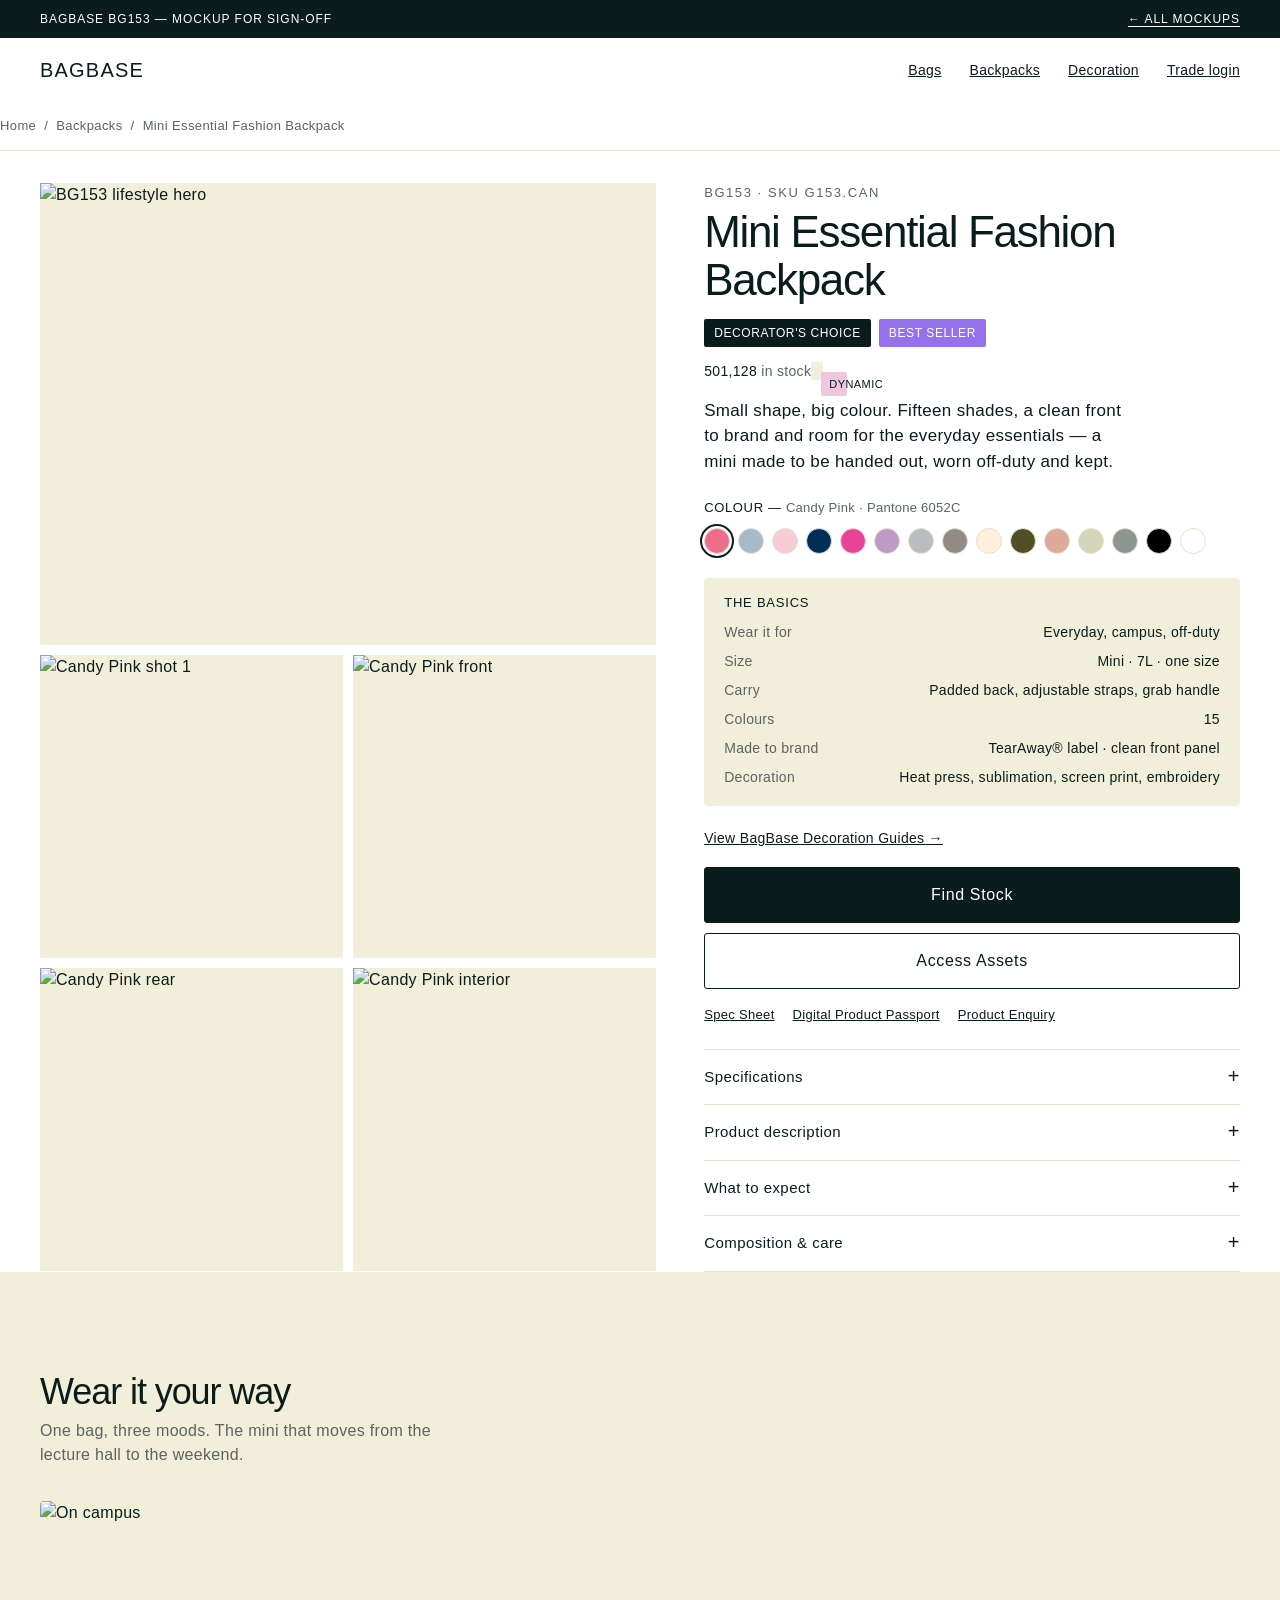
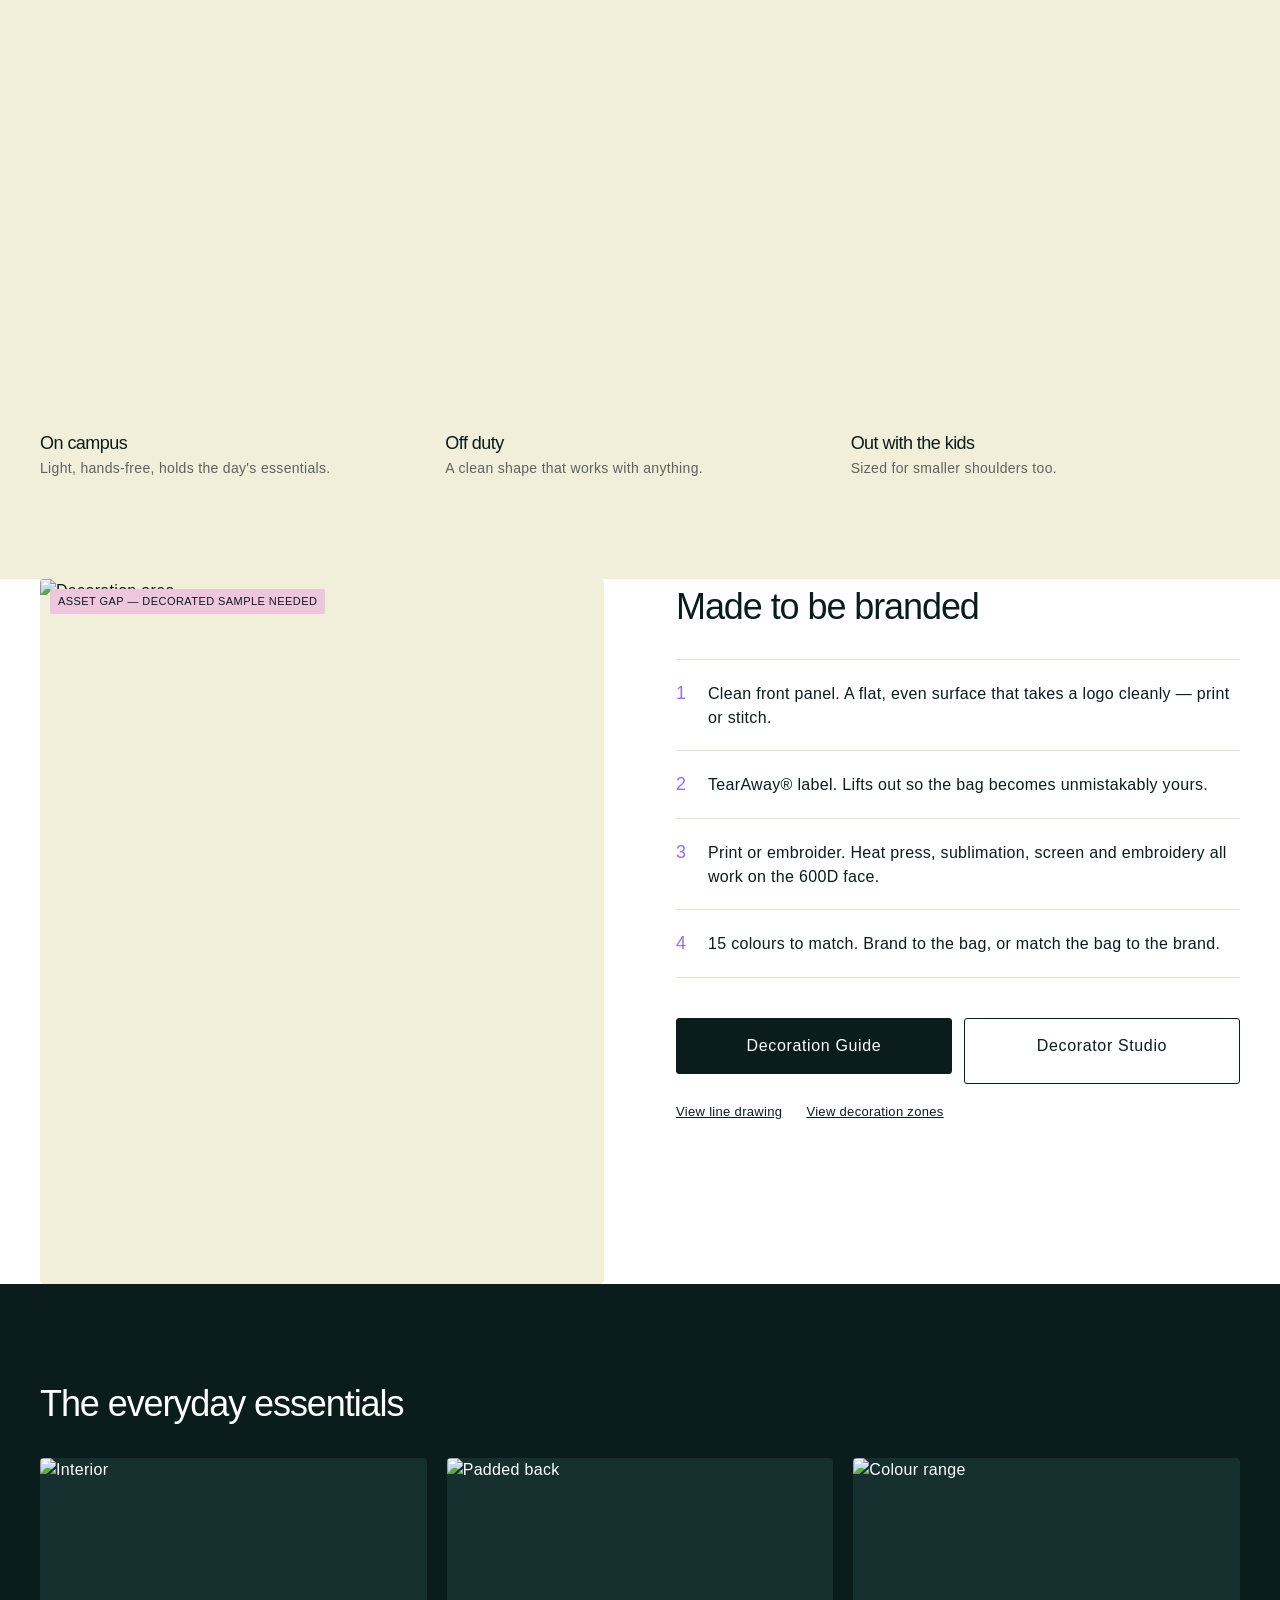
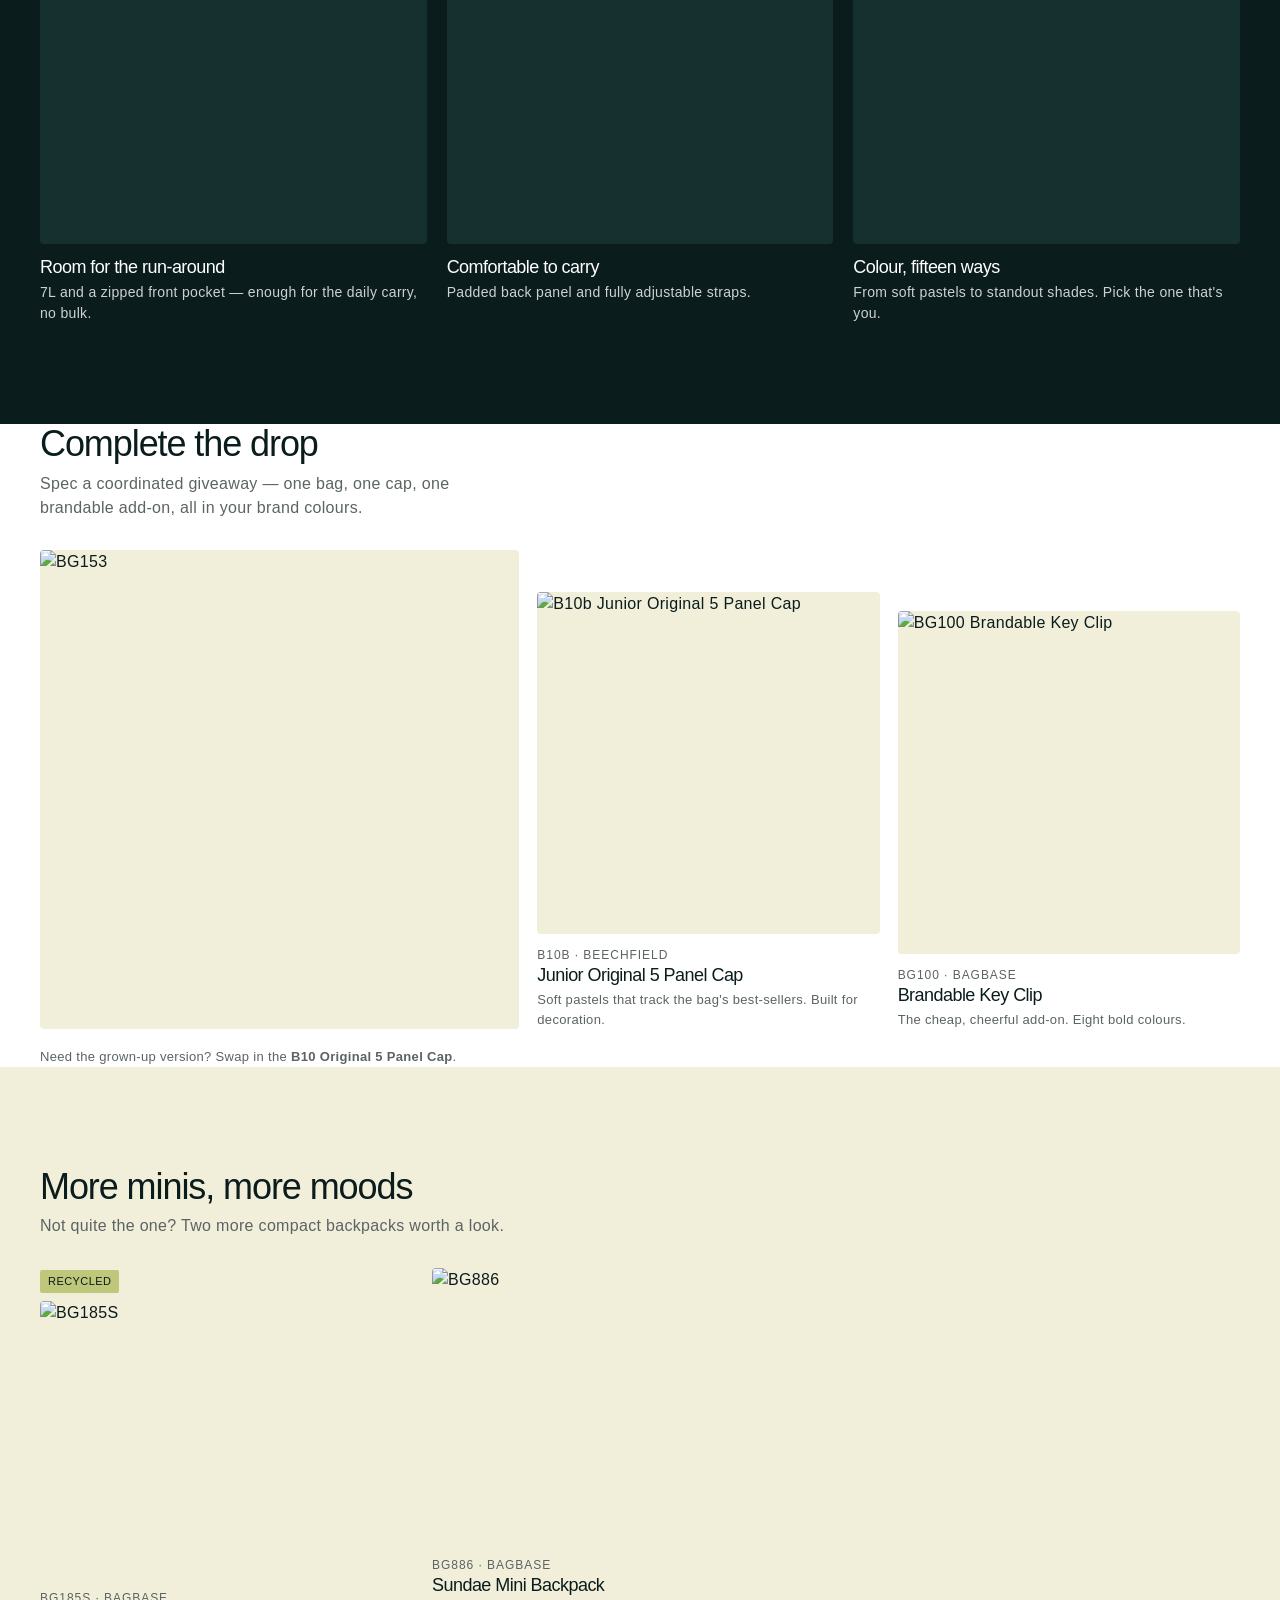
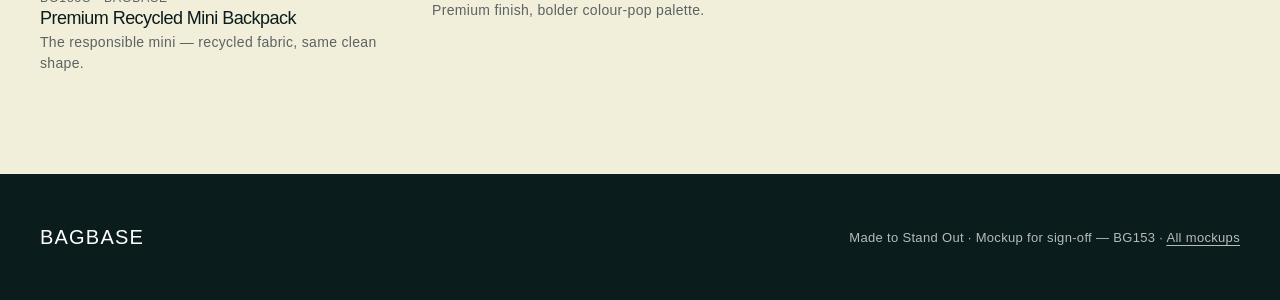
==== bagbase-bg153.html @ 8ff587c7 "BG153: build BagBase Mini Essential Fashion Backpack PDP Production PDP for the BG153 Mini Essential" ====
<!DOCTYPE html>
<!--
  ============================================================================
  BG153 — Mini Essential Fashion Backpack | BagBase PDP
  ============================================================================
  Production build from bg153-pdp-mockup.html (source of truth) + BUILD-BRIEF.md.

  Brand tokens (BagBase guidelines), kept exactly:
    - Single typeface: Helvetica Neue 45 Light (weight 300) for headings AND body.
    - Headings tracking -0.03em; body tracking +0.02em.
    - Hierarchy from size, not weight. No Medium/Bold headings.
    - Buttons are sans (Helvetica Neue), NOT Baskerville — BagBase is sans-only.
    - Palette: Rich Black / White / Cream base; Pink / Green / Purple as
      considered accents only.

  Variant data (Falk export) is wired into the swatches: name, Pantone, SKU and
  EAN all bind per colour on select. Stock figure is a sample — bind to live
  inventory at launch.

  OUTSTANDING ITEMS (tagged .ph, preserved per brief — do not silently resolve):
    1. Decorated sample imagery [ASSET GAP] — deco block uses a blank front-on shot.
    2. Decoration zone diagram / line drawing — Specifications > Decoration row.
    3. Stock figure — sample number; bind to live inventory, dynamic per variant.
    4. Swatch hexes — derived from Falk RGB; confirm against official swatches.
  ============================================================================
-->
<html lang="en-GB">
<head>
<meta charset="utf-8">
<meta name="viewport" content="width=device-width, initial-scale=1">
<title>BG153 — Mini Essential Fashion Backpack | BagBase</title>

<!-- Helvetica Neue LT Pro (Typekit) — 45 Light = weight 300 -->
<link rel="stylesheet" href="https://use.typekit.net/sep5cxb.css">

<style>
  :root{
    /* ---- BagBase brand palette (uploaded guidelines) ---- */
    --black:   #0A1C1C;  /* Rich Black — primary text, CTA fill */
    --white:   #FFFFFF;
    --cream:   #F1EEDA;  /* soft secondary surface / panels */
    --green:   #BEC77A;
    --pink:    #EEC6DD;
    --purple:  #9571EE;
    --line:    #E4E0CE;  /* hairline derived from cream */
    --muted:   #5C6363;  /* muted text on white */

    --font: "helvetica-neue-lt-pro", "Helvetica Neue", Helvetica, Arial, sans-serif;
    --maxw: 1280px;
  }

  *{ box-sizing:border-box; margin:0; padding:0; }

  html{ scroll-behavior:smooth; }
  body{
    font-family:var(--font);
    font-weight:300;                 /* 45 Light everywhere */
    color:var(--black);
    background:var(--white);
    -webkit-font-smoothing:antialiased;
    line-height:1.5;
    letter-spacing:0.02em;           /* body +20 tracking */
  }

  h1,h2,h3,h4{
    font-weight:300;                 /* headlines also 45 Light */
    letter-spacing:-0.03em;          /* headlines -30 tracking */
    line-height:1.1;
  }
  h1{ font-size:clamp(28px,4vw,44px); }
  h2{ font-size:clamp(26px,3vw,36px); }
  h3{ font-size:22px; }
  h4{ font-size:18px; }

  .wrap{ max-width:var(--maxw); margin:0 auto; padding:0 40px; }
  section{ padding:100px 0; }

  a{ color:inherit; }
  img{ display:block; width:100%; height:100%; object-fit:cover; }

  /* ---- mockup status bar (links back to the hub) ---- */
  .mockbar{
    background:var(--black); color:var(--white); padding:10px 40px;
    font-size:12px; letter-spacing:0.08em; text-transform:uppercase;
    display:flex; justify-content:space-between; align-items:center;
  }
  .mockbar a{ color:var(--white); text-decoration:underline; text-underline-offset:3px; }

  /* ---- placeholder tag system (shows what's outstanding) ---- */
  .ph{ position:relative; background:var(--cream); }
  .ph::after{
    content:attr(data-ph);
    position:absolute; left:10px; top:10px; z-index:2;
    background:var(--pink); color:var(--black);
    font-size:11px; letter-spacing:0.04em; text-transform:uppercase;
    padding:4px 8px; border-radius:2px; max-width:80%;
  }
  /* image-over-placeholder: real img sits on top; if it 404s, tag shows through */
  .imgbox{ position:relative; overflow:hidden; background:var(--cream); }
  .imgbox img{ position:relative; z-index:1; }

  /* ============================== HEADER ============================== */
  header{ border-bottom:1px solid var(--line); }
  .topbar{ display:flex; align-items:center; justify-content:space-between; height:64px; }
  .logo{ font-size:20px; letter-spacing:0.06em; text-transform:uppercase; }
  .nav{ display:flex; gap:28px; font-size:14px; }
  .breadcrumb{ font-size:13px; color:var(--muted); padding:14px 0; letter-spacing:0.03em; }

  /* ============================== TOP ROW ============================== */
  .toprow{ display:grid; grid-template-columns:1.15fr 1fr; gap:48px; align-items:start; }

  /* gallery */
  .gallery{ display:grid; grid-template-columns:1fr 1fr; gap:10px; }
  .gallery .hero{ grid-column:1 / -1; aspect-ratio:4/3; }
  .gallery .imgbox:not(.hero){ aspect-ratio:1/1; }

  /* buy column */
  .buy{ position:sticky; top:24px; }
  .eyebrow{ font-size:13px; letter-spacing:0.12em; text-transform:uppercase; color:var(--muted); }
  .buy h1{ margin:6px 0 14px; }
  .lozenges{ display:flex; gap:8px; margin-bottom:14px; }
  .loz{
    font-size:12px; letter-spacing:0.05em; text-transform:uppercase;
    padding:5px 10px; border-radius:2px; background:var(--black); color:var(--white);
  }
  .loz.alt{ background:var(--purple); }
  .stock{ font-size:14px; color:var(--muted); margin-bottom:16px; }
  .stock b{ font-weight:300; color:var(--black); }
  .blurb{ font-size:17px; margin-bottom:24px; max-width:46ch; }

  .swatch-label{ font-size:13px; letter-spacing:0.05em; text-transform:uppercase; margin-bottom:10px; }
  .swatch-label span{ color:var(--muted); text-transform:none; letter-spacing:0.02em; }
  .swatches{ display:flex; flex-wrap:wrap; gap:8px; margin-bottom:24px; }
  .sw{ width:26px; height:26px; border-radius:50%; border:1px solid var(--line); cursor:pointer; }
  .sw.on{ outline:2px solid var(--black); outline-offset:2px; }

  /* The Basics panel */
  .basics{ background:var(--cream); border-radius:4px; padding:18px 20px; margin-bottom:20px; }
  .basics h4{ font-size:13px; letter-spacing:0.06em; text-transform:uppercase; margin-bottom:12px; }
  .basics dl{ display:grid; grid-template-columns:auto 1fr; gap:8px 18px; font-size:14px; }
  .basics dt{ color:var(--muted); }
  .basics dd{ text-align:right; }

  .studio-link{ display:inline-block; font-size:14px; text-decoration:underline; margin-bottom:18px; }

  /* CTAs */
  .btn{
    display:block; width:100%; text-align:center; font-family:var(--font);
    font-size:16px; letter-spacing:0.04em; padding:15px; border-radius:3px;
    cursor:pointer; transition:.18s; border:1px solid var(--black); text-decoration:none;
  }
  .btn-primary{ background:var(--black); color:var(--white); margin-bottom:10px; }
  .btn-primary:hover{ background:var(--purple); border-color:var(--purple); }
  .btn-secondary{ background:var(--white); color:var(--black); }
  .btn-secondary:hover{ background:var(--black); color:var(--white); }
  .tertiary-row{ display:flex; flex-wrap:wrap; gap:6px 18px; font-size:13px; margin-top:16px; }
  .tertiary-row a{ text-decoration:underline; }

  /* accordion */
  .acc{ margin-top:24px; border-top:1px solid var(--line); }
  details{ border-bottom:1px solid var(--line); }
  summary{
    list-style:none; cursor:pointer; padding:16px 0;
    font-size:15px; letter-spacing:0.03em; display:flex; justify-content:space-between;
  }
  summary::-webkit-details-marker{ display:none; }
  summary::after{ content:"+"; font-size:20px; line-height:1; }
  details[open] summary::after{ content:"\2013"; }
  .acc-body{ padding:0 0 20px; font-size:14px; }
  .acc-body h5{ font-size:13px; letter-spacing:0.05em; text-transform:uppercase; margin:14px 0 4px; font-weight:300; }
  .acc-body p{ margin-bottom:8px; }
  .acc-body .spec-rows div{ display:flex; justify-content:space-between; gap:24px; padding:9px 0; border-bottom:1px solid var(--line); }
  .acc-body .spec-rows div:first-child{ border-top:1px solid var(--line); }
  .acc-body .spec-rows span:first-child{ color:var(--muted); }
  .acc-body .spec-rows span:last-child{ text-align:right; }
  .expect-item{ margin-bottom:14px; }
  .care-icons{ display:flex; gap:14px; font-size:24px; margin:10px 0; }

  /* ===================== WEAR IT YOUR WAY (mood strip) ===================== */
  .mood{ background:var(--cream); }
  .mood .head{ max-width:46ch; margin-bottom:34px; }
  .mood .head p{ color:var(--muted); margin-top:8px; }
  .mood-grid{ display:grid; grid-template-columns:repeat(3,1fr); gap:16px; }
  .mood-tile .imgbox{ aspect-ratio:3/4; border-radius:4px; margin-bottom:14px; }
  .mood-tile h4{ margin-bottom:4px; }
  .mood-tile p{ font-size:14px; color:var(--muted); }
  video{ width:100%; height:100%; object-fit:cover; }

  /* ===================== DESIGNED FOR DECORATION ===================== */
  .deco-grid{ display:grid; grid-template-columns:1fr 1fr; gap:72px; align-items:start; }
  .deco .imgbox{ aspect-ratio:4/5; border-radius:4px; }
  .deco .copy{ padding-top:8px; }
  .deco h2{ margin-bottom:32px; }
  .deco ul{ list-style:none; margin-bottom:40px; }
  .deco li{ padding:20px 0; border-bottom:1px solid var(--line); font-size:16px; display:flex; gap:18px; align-items:baseline; }
  .deco li:first-child{ border-top:1px solid var(--line); }
  .deco li b{ font-weight:300; }
  .deco .num{ color:var(--purple); font-size:18px; min-width:14px; }
  .deco-cta{ display:flex; gap:12px; margin-bottom:18px; }
  .deco-cta .btn{ width:auto; flex:1; }
  .deco-links{ display:flex; gap:24px; font-size:13px; }
  .deco-links a{ text-decoration:underline; }

  /* ===================== KEY FEATURES (3 tiles) ===================== */
  .features{ background:var(--black); color:var(--white); }
  .features h2{ margin-bottom:34px; }
  .feat-grid{ display:grid; grid-template-columns:repeat(3,1fr); gap:20px; }
  .feat .imgbox{ aspect-ratio:1/1; border-radius:4px; margin-bottom:14px; background:#16302f; }
  .feat h4{ margin-bottom:4px; }
  .feat p{ font-size:14px; opacity:.8; }

  /* ===================== COMPLETE THE LOOK ===================== */
  .ctl h2{ margin-bottom:8px; }
  .ctl .sub{ color:var(--muted); margin-bottom:30px; max-width:54ch; }
  .ctl-grid{ display:grid; grid-template-columns:1.4fr 1fr 1fr; gap:18px; align-items:end; }
  .ctl-hero .imgbox{ aspect-ratio:1/1; border-radius:4px; }
  .ctl-card .imgbox{ aspect-ratio:1/1; border-radius:4px; margin-bottom:12px; }
  .ctl-card .code{ font-size:12px; letter-spacing:0.08em; text-transform:uppercase; color:var(--muted); }
  .ctl-card h4{ margin:2px 0 4px; }
  .ctl-card p{ font-size:13px; color:var(--muted); }
  .ctl-note{ font-size:13px; color:var(--muted); margin-top:18px; }

  /* ===================== MORE MINIS (discovery) ===================== */
  .more{ background:var(--cream); }
  .more h2{ margin-bottom:8px; }
  .more .sub{ color:var(--muted); margin-bottom:30px; }
  .more-grid{ display:grid; grid-template-columns:repeat(2,1fr); gap:24px; max-width:760px; }
  .more-card .imgbox{ aspect-ratio:4/3; border-radius:4px; margin-bottom:12px; }
  .more-card .code{ font-size:12px; letter-spacing:0.08em; text-transform:uppercase; color:var(--muted); }
  .more-card h4{ margin:2px 0 4px; }
  .more-card p{ font-size:14px; color:var(--muted); }
  .more-card .tag{ display:inline-block; font-size:11px; letter-spacing:0.04em; text-transform:uppercase; background:var(--green); color:var(--black); padding:3px 8px; border-radius:2px; margin-bottom:8px; }

  /* ===================== FOOTER ===================== */
  footer{ background:var(--black); color:var(--white); padding:48px 0; }
  footer .wrap{ display:flex; justify-content:space-between; align-items:center; flex-wrap:wrap; gap:16px; }
  footer .logo{ color:var(--white); }
  footer p{ font-size:13px; opacity:.7; }
  footer a{ text-decoration:underline; text-underline-offset:3px; }

  /* ===================== RESPONSIVE ===================== */
  @media(max-width:900px){
    .toprow,.deco-grid{ grid-template-columns:1fr; }
    .buy{ position:static; }
    .mood-grid,.feat-grid,.ctl-grid{ grid-template-columns:1fr; }
    .more-grid{ grid-template-columns:1fr; }
  }
</style>
</head>
<body>

<!-- ===================== MOCKUP STATUS BAR (hub link) ===================== -->
<div class="mockbar">
  <span>BagBase BG153 — mockup for sign-off</span>
  <a href="index.html">&larr; All mockups</a>
</div>

<!-- ============================== HEADER ============================== -->
<header>
  <div class="wrap topbar">
    <div class="logo">BagBase</div>
    <nav class="nav">
      <a href="#">Bags</a><a href="#">Backpacks</a><a href="#">Decoration</a><a href="#">Trade login</a>
    </nav>
  </div>
  <div class="wrap breadcrumb">Home &nbsp;/&nbsp; Backpacks &nbsp;/&nbsp; Mini Essential Fashion Backpack</div>
</header>

<!-- ============================== TOP ROW ============================== -->
<section class="wrap" style="padding-top:32px;">
  <div class="toprow">

    <!-- GALLERY (Candy Pink hero set) -->
    <div class="gallery">
      <div class="imgbox hero"><img src="https://mediahub.beechfieldbrands.com/asset/3dcbd5fe-f4f6-4e02-97ca-cdfbe37da9eb/Product-medium/Bagbase-BG153-light-grey-lifestyle-021.jpg" alt="BG153 lifestyle hero"></div>
      <div class="imgbox"><img src="https://mediahub.beechfieldbrands.com/asset/acde8c66-0e77-404e-a9d2-ad529f07cbe6/Product-medium/BG153-Mini-Essential-Fashion-Backpack-Candy-Pink-Cropped-Ecommerce-shot-01.jpg" alt="Candy Pink shot 1"></div>
      <div class="imgbox"><img src="https://mediahub.beechfieldbrands.com/asset/25de4472-d900-43d9-b76d-359b7185012b/Product-medium/BG153-Mini-Essential-Fashion-Backpack-Candy-Pink-Front-on-shot.jpg" alt="Candy Pink front"></div>
      <div class="imgbox"><img src="https://mediahub.beechfieldbrands.com/asset/bd571bda-2e27-47b1-8104-1102811cfbeb/Product-medium/BG153-Mini-Essential-Fashion-Backpack-Candy-Pink-Rear-view.jpg" alt="Candy Pink rear"></div>
      <div class="imgbox"><img src="https://mediahub.beechfieldbrands.com/asset/6b7a9376-c891-4975-ac4d-09e04bbf0b5a/Product-medium/BG153-Mini-Essential-Fashion-Backpack-Candy-Pink-Interior-detail.jpg" alt="Candy Pink interior"></div>
    </div>

    <!-- BUY COLUMN -->
    <div class="buy">
      <div class="eyebrow">BG153 &middot; SKU <span id="csku">G153.CAN</span></div>
      <h1>Mini Essential Fashion Backpack</h1>

      <div class="lozenges">
        <span class="loz">Decorator's Choice</span>
        <span class="loz alt">Best Seller</span>
      </div>

      <!-- [PLACEHOLDER] dynamic per variant at build -->
      <div class="stock"><b>501,128</b> in stock <span class="ph" data-ph="dynamic" style="padding:1px 6px;border-radius:2px;"></span></div>

      <p class="blurb">Small shape, big colour. Fifteen shades, a clean front to brand and room for the everyday essentials &mdash; a mini made to be handed out, worn off-duty and kept.</p>

      <div class="swatch-label">Colour &mdash; <span id="cname">Candy Pink</span> <span style="color:var(--muted)">&middot; Pantone <span id="cpant">6052C</span></span></div>
      <div class="swatches" id="sw">
        <!-- 15 colourways. Hex + Pantone + SKU + EAN are real (Falk export). -->
        <span class="sw on" style="background:#EE6D8A" data-n="Candy Pink"  data-p="6052C"        data-sku="G153.CAN" data-ean="5056514015479"></span>
        <span class="sw" style="background:#A7BAC9" data-n="Powder Blue"  data-p="5435C"        data-sku="G153.PBL" data-ean="5060424726486"></span>
        <span class="sw" style="background:#F6CDD4" data-n="Powder Pink"  data-p="7422C"        data-sku="G153.POP" data-ean="5060424726493"></span>
        <span class="sw" style="background:#002E56" data-n="French Navy"  data-p="296"          data-sku="G153.FNA" data-ean="5060424726462"></span>
        <span class="sw" style="background:#EA4498" data-n="Fuchsia"      data-p="219"          data-sku="G153.FUS" data-ean="5056514002820"></span>
        <span class="sw" style="background:#BD9BC4" data-n="Lavender"     data-p="522C"         data-sku="G153.LAV" data-ean="5056514002837"></span>
        <span class="sw" style="background:#BABCBE" data-n="Light Grey"   data-p="Cool Gray 6 C" data-sku="G153.LGR" data-ean="5060424726479"></span>
        <span class="sw" style="background:#958B84" data-n="Mushroom"     data-p="408C"         data-sku="G153.MSH" data-ean="5056514011150"></span>
        <span class="sw" style="background:#FFF0D9" data-n="Natural"      data-p="7506"         data-sku="G153.NAT" data-ean="5056514011167"></span>
        <span class="sw" style="background:#524F26" data-n="Olive Green"  data-p="448C"         data-sku="G153.OLI" data-ean="5056514002844"></span>
        <span class="sw" style="background:#DEAA9B" data-n="Peach"        data-p="6023C"        data-sku="G153.PCH" data-ean="5056514011174"></span>
        <span class="sw" style="background:#D4D6B9" data-n="Pistachio"    data-p="5803C"        data-sku="G153.PIS" data-ean="5056514002851"></span>
        <span class="sw" style="background:#8A9691" data-n="Dusty Green"  data-p="4197C"        data-sku="G153.DTG" data-ean="5056514015486"></span>
        <span class="sw" style="background:#000000" data-n="Black"        data-p="Black C"       data-sku="G153.BLK" data-ean="5060424726455"></span>
        <span class="sw" style="background:#FFFFFF" data-n="White"        data-p="N/A"          data-sku="G153.WHI" data-ean="5060424726509"></span>
      </div>

      <!-- THE BASICS (renamed from Bag DNA) — vibe-led, decoration last + biggest -->
      <div class="basics">
        <h4>The Basics</h4>
        <dl>
          <dt>Wear it for</dt><dd>Everyday, campus, off-duty</dd>
          <dt>Size</dt><dd>Mini &middot; 7L &middot; one size</dd>
          <dt>Carry</dt><dd>Padded back, adjustable straps, grab handle</dd>
          <dt>Colours</dt><dd>15</dd>
          <dt>Made to brand</dt><dd>TearAway&reg; label &middot; clean front panel</dd>
          <dt>Decoration</dt><dd>Heat press, sublimation, screen print, embroidery</dd>
        </dl>
      </div>

      <a class="studio-link" href="#">View BagBase Decoration Guides &rarr;</a>

      <a class="btn btn-primary" href="#">Find Stock</a>
      <a class="btn btn-secondary" href="#">Access Assets</a>

      <div class="tertiary-row">
        <a href="#">Spec Sheet</a><a href="#">Digital Product Passport</a><a href="#">Product Enquiry</a>
      </div>

      <!-- ACCORDION (closed by default) -->
      <div class="acc">

        <details>
          <summary>Specifications</summary>
          <div class="acc-body">
            <h5>Size &amp; carry</h5>
            <p>Capacity 7L &middot; 23 &times; 35 &times; 12 cm &middot; 260g &middot; one size. Padded back panel, fully adjustable shoulder straps, grab handle.</p>
            <h5>Materials &amp; build</h5>
            <p>600D Polyester. Zipped main compartment, zippered front pocket. No laptop sleeve. TearAway&reg; label for easy rebranding.</p>
            <h5>Decoration</h5>
            <p>Primary area: front panel (arch, zipped access). Heat press (HTV/DTF), sublimation, screen print and embroidery all suitable. <span class="ph" data-ph="decoration zone diagram" style="padding:2px 6px;border-radius:2px;"></span></p>
            <h5>Logistics</h5>
            <div class="spec-rows">
              <div><span>Unit weight</span><span>260g</span></div>
              <div><span>Box quantity</span><span>40</span></div>
              <div><span>Carton weight</span><span>12.4kg</span></div>
              <div><span>Box size</span><span>40 &times; 50 &times; 36 cm</span></div>
              <div><span>EAN</span><span><span id="cean">5056514015479</span> &middot; varies per variant</span></div>
            </div>
          </div>
        </details>

        <details>
          <summary>Product description</summary>
          <div class="acc-body">
            <p>The Mini Essential Fashion Backpack keeps it simple: a compact shape, a clean front to brand and a colour range that goes from soft pastels to standout shades. Light enough to grab and go, roomy enough for the everyday carry, and built to be branded &mdash; the mini that earns its place in a giveaway, on campus, or off-duty.</p>
          </div>
        </details>

        <details>
          <summary>What to expect</summary>
          <div class="acc-body">
            <div class="expect-item"><h5>It's a real backpack, not a novelty</h5><p>"Mini" is the shape, not a gimmick. At 23 &times; 35 &times; 12 cm it holds the daily essentials &mdash; phone, purse, keys, a few extras. Roomier than the name suggests.</p></div>
            <div class="expect-item"><h5>Colour &amp; batches</h5><p>Shades are consistent batch to batch, but screens and lighting shift colour. Order a sample if an exact match matters for your brand.</p></div>
            <div class="expect-item"><h5>Decorating it</h5><p>The flat front panel takes print and embroidery cleanly. The TearAway&reg; label lifts out so you can brand it as your own.</p></div>
            <div class="expect-item"><h5>Keeping it clean</h5><p>Polyester wipes down easily. Lighter shades show marks sooner &mdash; a damp cloth handles most of it.</p></div>
          </div>
        </details>

        <details>
          <summary>Composition &amp; care</summary>
          <div class="acc-body">
            <p>Composition: 600D Polyester.</p>
            <div class="care-icons" aria-label="care symbols">&#9417; &#9416; &#9418; &#10683;</div>
            <p style="color:var(--muted)">Wipe clean with a damp cloth. Do not machine wash. Air dry only.</p>
          </div>
        </details>

      </div>
    </div>
  </div>
</section>

<!-- ===================== WEAR IT YOUR WAY (mood strip) ===================== -->
<!-- Replaces the spec/use-case ladder. BagBase = vibe-led. Say less, show more. -->
<section class="mood">
  <div class="wrap">
    <div class="head">
      <h2>Wear it your way</h2>
      <p>One bag, three moods. The mini that moves from the lecture hall to the weekend.</p>
    </div>
    <div class="mood-grid">
      <div class="mood-tile">
        <div class="imgbox"><img src="https://mediahub.beechfieldbrands.com/asset/3dcbd5fe-f4f6-4e02-97ca-cdfbe37da9eb/Product-medium/Bagbase-BG153-light-grey-lifestyle-021.jpg" alt="On campus"></div>
        <h4>On campus</h4><p>Light, hands-free, holds the day's essentials.</p>
      </div>
      <div class="mood-tile">
        <div class="imgbox"><video src="https://mediahub.beechfieldbrands.com/asset/e9973392-13b2-4693-aa77-21cdb5f214da/mp4/bg153_olive-green_no_logo.mp4" muted loop autoplay playsinline></video></div>
        <h4>Off duty</h4><p>A clean shape that works with anything.</p>
      </div>
      <div class="mood-tile">
        <div class="imgbox"><video src="https://mediahub.beechfieldbrands.com/asset/b05b10ff-374a-4616-9bcb-d87bad1885d9/mp4/bg153_olive-green_no_logo.mp4" muted loop autoplay playsinline></video></div>
        <h4>Out with the kids</h4><p>Sized for smaller shoulders too.</p>
      </div>
    </div>
  </div>
</section>

<!-- ===================== DESIGNED FOR DECORATION ===================== -->
<!-- The conversion block. Lead with proof, end with action.
     NOTE: no decorated samples exist — using a blank product image. [ASSET GAP] -->
<section class="deco wrap">
  <div class="deco-grid">
    <div class="imgbox ph" data-ph="ASSET GAP — decorated sample needed">
      <img src="https://mediahub.beechfieldbrands.com/asset/25de4472-d900-43d9-b76d-359b7185012b/Product-medium/BG153-Mini-Essential-Fashion-Backpack-Candy-Pink-Front-on-shot.jpg" alt="Decoration area">
    </div>
    <div class="copy">
      <h2>Made to be branded</h2>
      <ul>
        <li><span class="num">1</span><span><b>Clean front panel.</b> A flat, even surface that takes a logo cleanly &mdash; print or stitch.</span></li>
        <li><span class="num">2</span><span><b>TearAway&reg; label.</b> Lifts out so the bag becomes unmistakably yours.</span></li>
        <li><span class="num">3</span><span><b>Print or embroider.</b> Heat press, sublimation, screen and embroidery all work on the 600D face.</span></li>
        <li><span class="num">4</span><span><b>15 colours to match.</b> Brand to the bag, or match the bag to the brand.</span></li>
      </ul>
      <div class="deco-cta">
        <a class="btn btn-primary" href="#">Decoration Guide</a>
        <a class="btn btn-secondary" href="#">Decorator Studio</a>
      </div>
      <div class="deco-links">
        <a href="#">View line drawing</a><a href="#">View decoration zones</a>
      </div>
    </div>
  </div>
</section>

<!-- ===================== KEY FEATURES (3 tiles, dark bg) ===================== -->
<section class="features">
  <div class="wrap">
    <h2>The everyday essentials</h2>
    <div class="feat-grid">
      <div class="feat">
        <div class="imgbox"><img src="https://mediahub.beechfieldbrands.com/asset/74bd5a2f-e341-4c3e-b887-8ee99c1fc3aa/Product-medium/BG153-Mini-Essential-Fashion-Backpack-Candy-Pink-Interior-detail.jpg" alt="Interior"></div>
        <h4>Room for the run-around</h4><p>7L and a zipped front pocket &mdash; enough for the daily carry, no bulk.</p>
      </div>
      <div class="feat">
        <div class="imgbox"><img src="https://mediahub.beechfieldbrands.com/asset/17d4bf9e-8fd9-450e-88b3-d0c7e734e81a/Product-medium/BG153-Mini-Essential-Fashion-Backpack-Dusty-Green-Cropped-Ecommerce-shot-01.jpg" alt="Padded back"></div>
        <h4>Comfortable to carry</h4><p>Padded back panel and fully adjustable straps.</p>
      </div>
      <div class="feat">
        <div class="imgbox"><img src="https://mediahub.beechfieldbrands.com/asset/802fcd96-d4f6-4f2f-84ee-db205af190ba/Product-medium/bagbase_bg153_olive-green_lifestyle_28691_cropped.jpg" alt="Colour range"></div>
        <h4>Colour, fifteen ways</h4><p>From soft pastels to standout shades. Pick the one that's you.</p>
      </div>
    </div>
  </div>
</section>

<!-- ===================== COMPLETE THE LOOK (coordinated drop) ===================== -->
<!-- Merch-buyer kit: BG153 + B10 cap + BG100 key clip. Same brand colours.
     B10 + BG100 product images not yet supplied → placeholders. -->
<section class="ctl wrap">
  <h2>Complete the drop</h2>
  <p class="sub">Spec a coordinated giveaway &mdash; one bag, one cap, one brandable add-on, all in your brand colours.</p>
  <div class="ctl-grid">
    <div class="ctl-hero">
      <div class="imgbox"><img src="https://mediahub.beechfieldbrands.com/asset/3eb73e0e-ce18-4d5a-8e7d-1b2824c28c20/Product-medium/BG153-Mini-Essential-Fashion-Backpack-Candy-Pink-Ecommerce-Shot-05.jpg" alt="BG153"></div>
    </div>
    <div class="ctl-card">
      <div class="imgbox" style="aspect-ratio:1/1;"><img src="https://mediahub.beechfieldbrands.com/asset/8a5fb4ae-6d4d-4625-95d3-3b4edab329b3/Product-medium/beechfield_b10b_classic-pink.jpg" alt="B10b Junior Original 5 Panel Cap"></div>
      <div class="code">B10b &middot; Beechfield</div>
      <h4>Junior Original 5 Panel Cap</h4>
      <p>Soft pastels that track the bag's best-sellers. Built for decoration.</p>
    </div>
    <div class="ctl-card">
      <div class="imgbox" style="aspect-ratio:1/1;"><img src="https://mediahub.beechfieldbrands.com/asset/6d72e847-704f-417a-9989-07048a0ee92d/Product-medium/bagbase_bg100_fuchsia.jpg" alt="BG100 Brandable Key Clip"></div>
      <div class="code">BG100 &middot; BagBase</div>
      <h4>Brandable Key Clip</h4>
      <p>The cheap, cheerful add-on. Eight bold colours.</p>
    </div>
  </div>
  <p class="ctl-note">Need the grown-up version? Swap in the <b>B10 Original 5 Panel Cap</b>.</p>
</section>

<!-- ===================== MORE MINIS (discovery, not alternatives) ===================== -->
<section class="more">
  <div class="wrap">
    <h2>More minis, more moods</h2>
    <p class="sub">Not quite the one? Two more compact backpacks worth a look.</p>
    <div class="more-grid">
      <div class="more-card">
        <span class="tag">Recycled</span>
        <div class="imgbox"><img src="https://mediahub.beechfieldbrands.com/asset/f6f444e3-6dd7-461a-9222-eb823d4809a3/Product-medium/bagbase_bg185s_dusty-green.jpg" alt="BG185S"></div>
        <div class="code">BG185S &middot; BagBase</div>
        <h4>Premium Recycled Mini Backpack</h4>
        <p>The responsible mini &mdash; recycled fabric, same clean shape.</p>
      </div>
      <div class="more-card">
        <div class="imgbox"><img src="https://mediahub.beechfieldbrands.com/asset/bdffaed2-87dd-4c55-a57e-d1325a3757a6/Product-medium/bagbase_bg886_mint-choc-chip.jpg" alt="BG886"></div>
        <div class="code">BG886 &middot; BagBase</div>
        <h4>Sundae Mini Backpack</h4>
        <p>Premium finish, bolder colour-pop palette.</p>
      </div>
    </div>
  </div>
</section>

<!-- ============================== FOOTER ============================== -->
<footer>
  <div class="wrap">
    <div class="logo">BagBase</div>
    <p>Made to Stand Out &middot; Mockup for sign-off &mdash; BG153 &middot; <a href="index.html">All mockups</a></p>
  </div>
</footer>

<script>
  // Swatch selection updates colour name, Pantone, SKU and EAN per variant.
  document.getElementById('sw').addEventListener('click', function(e){
    var t = e.target.closest('.sw'); if(!t) return;
    this.querySelectorAll('.sw').forEach(function(s){ s.classList.remove('on'); });
    t.classList.add('on');
    document.getElementById('cname').textContent = t.dataset.n;
    document.getElementById('cpant').textContent = t.dataset.p;
    document.getElementById('csku').textContent  = t.dataset.sku;
    document.getElementById('cean').textContent  = t.dataset.ean;
  });
</script>
</body>
</html>
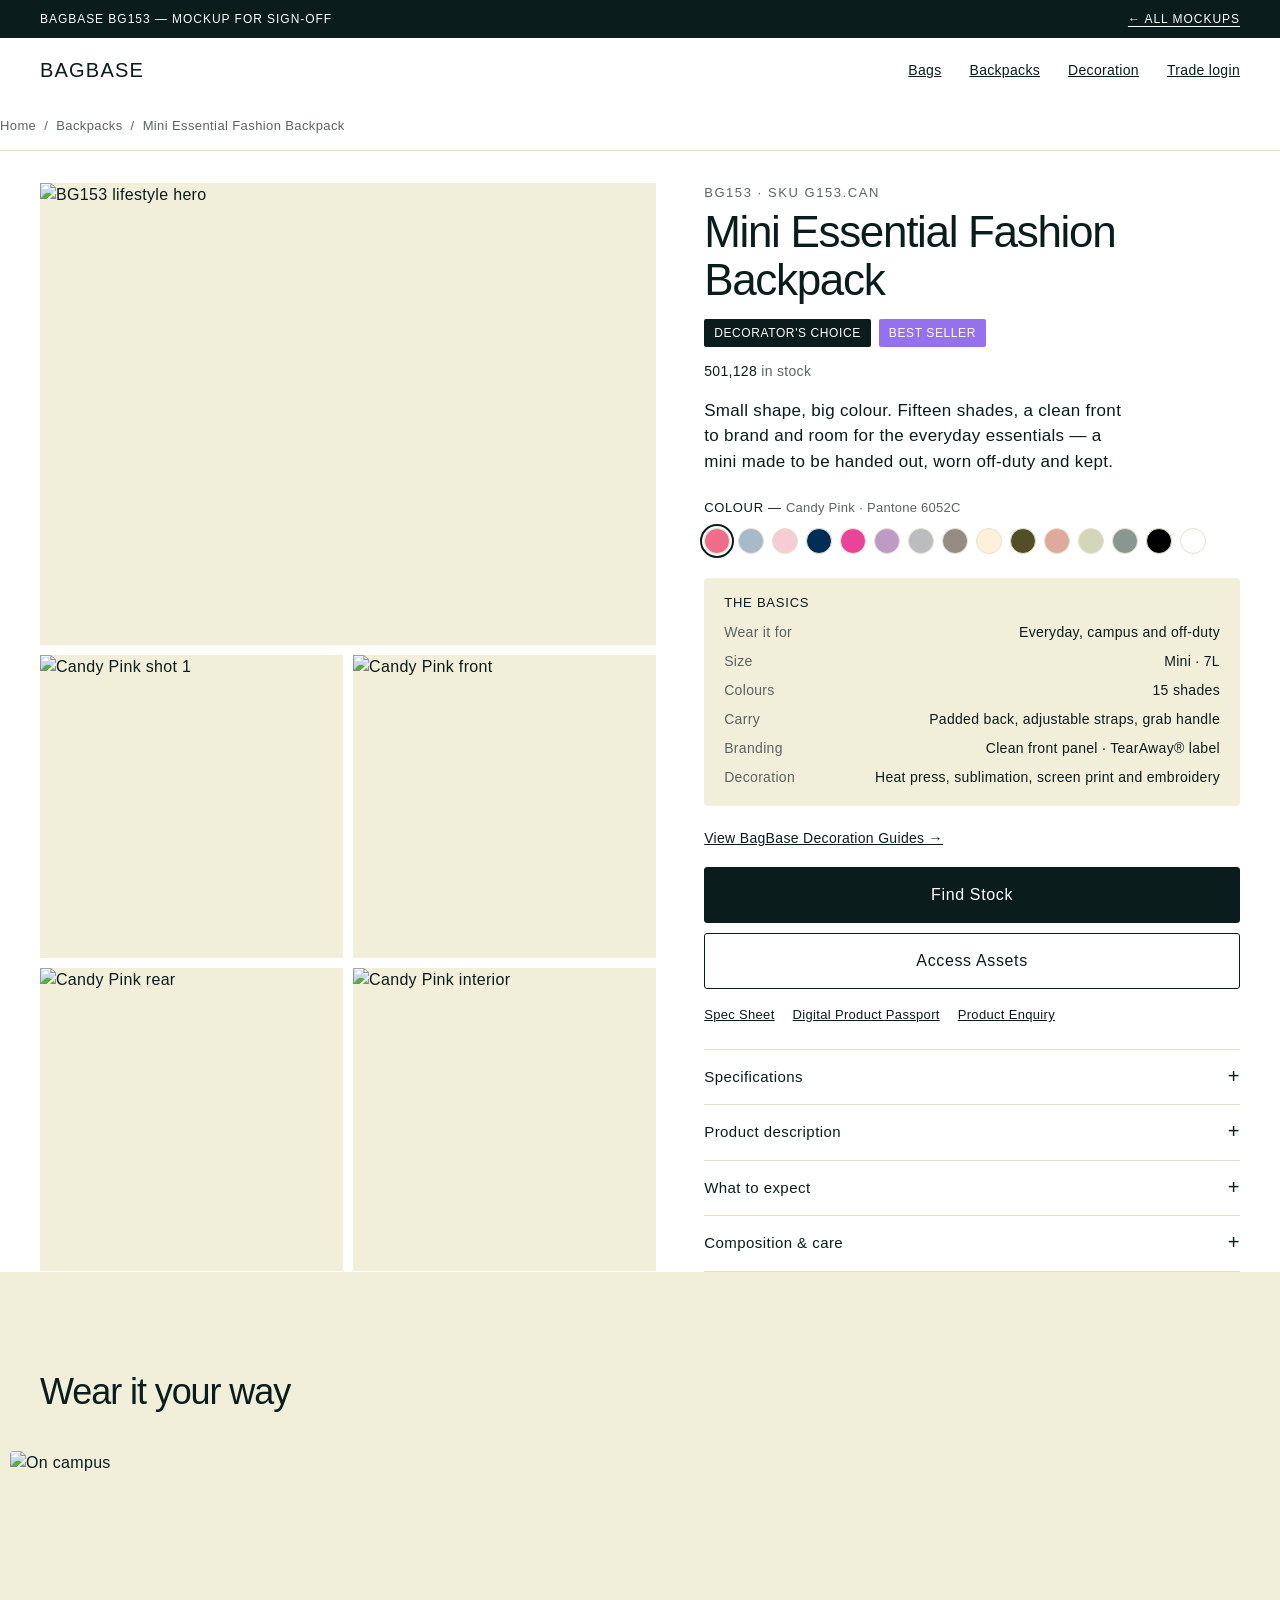
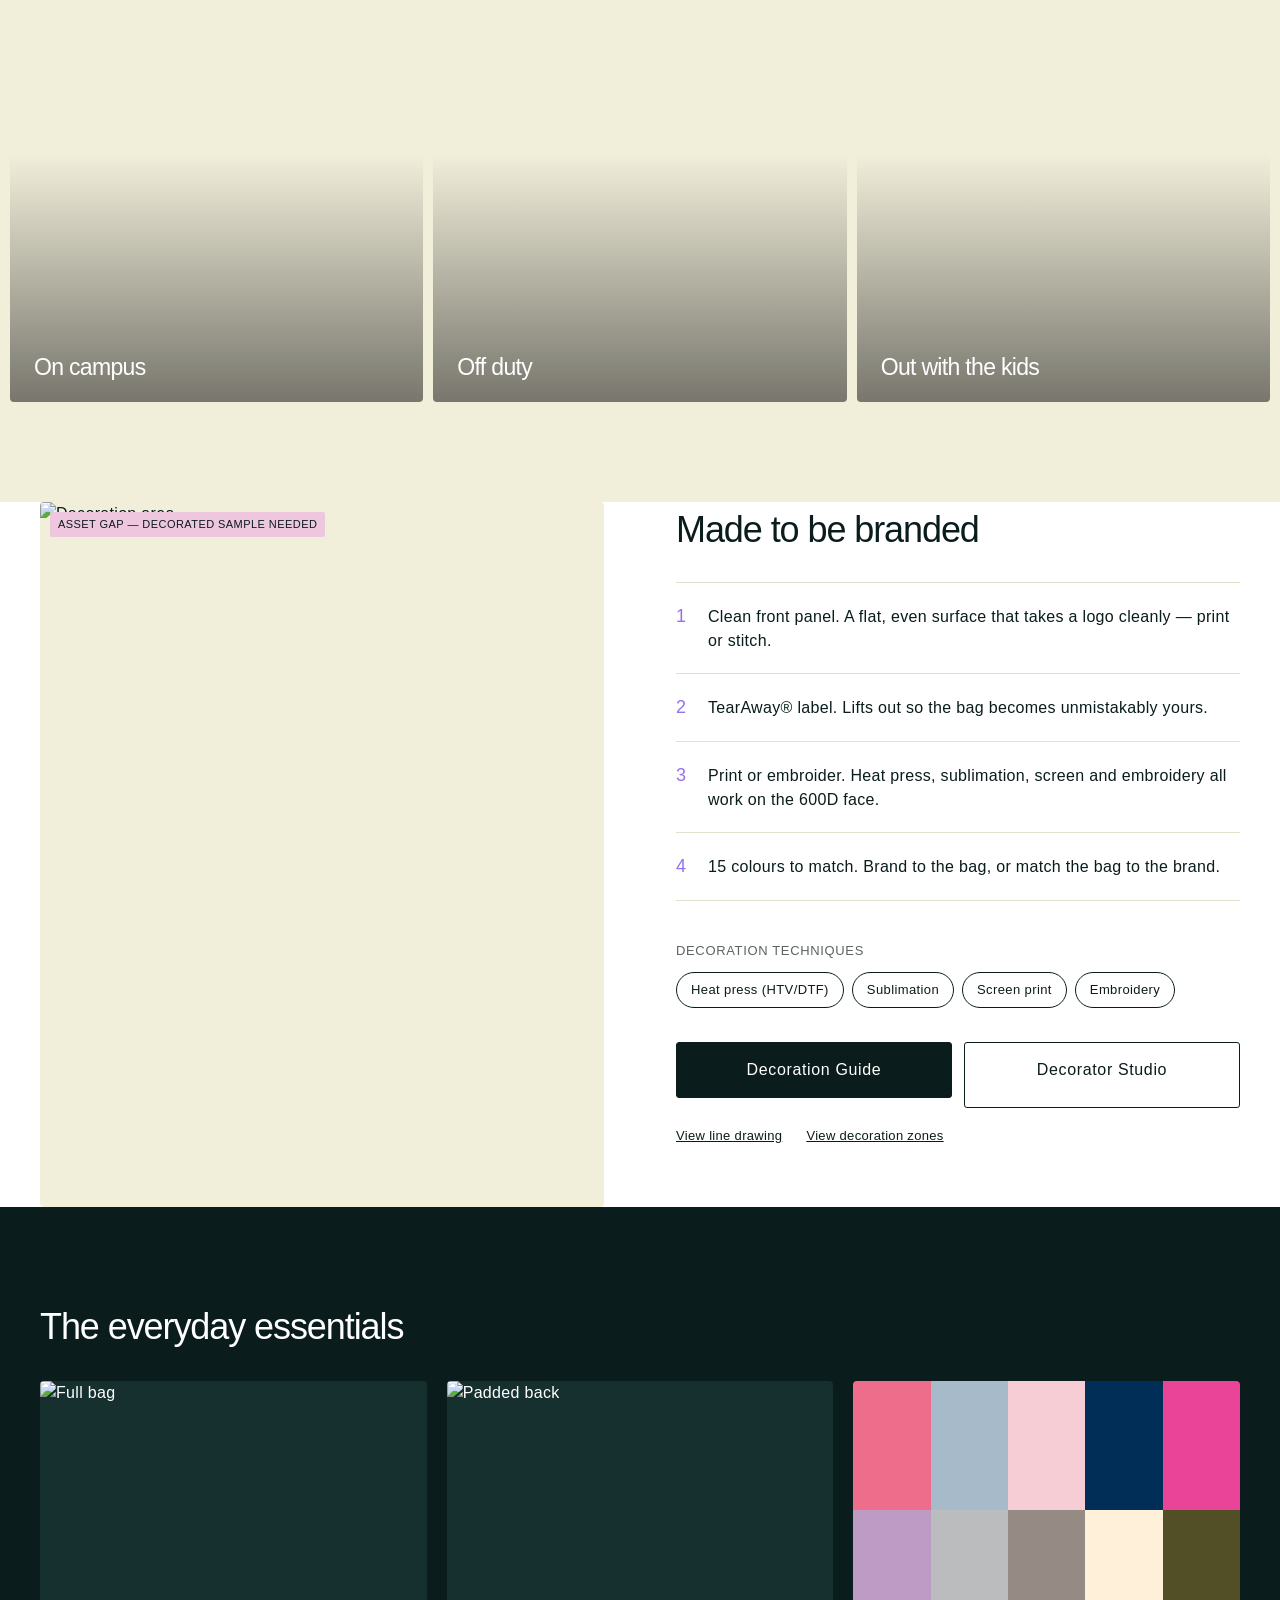
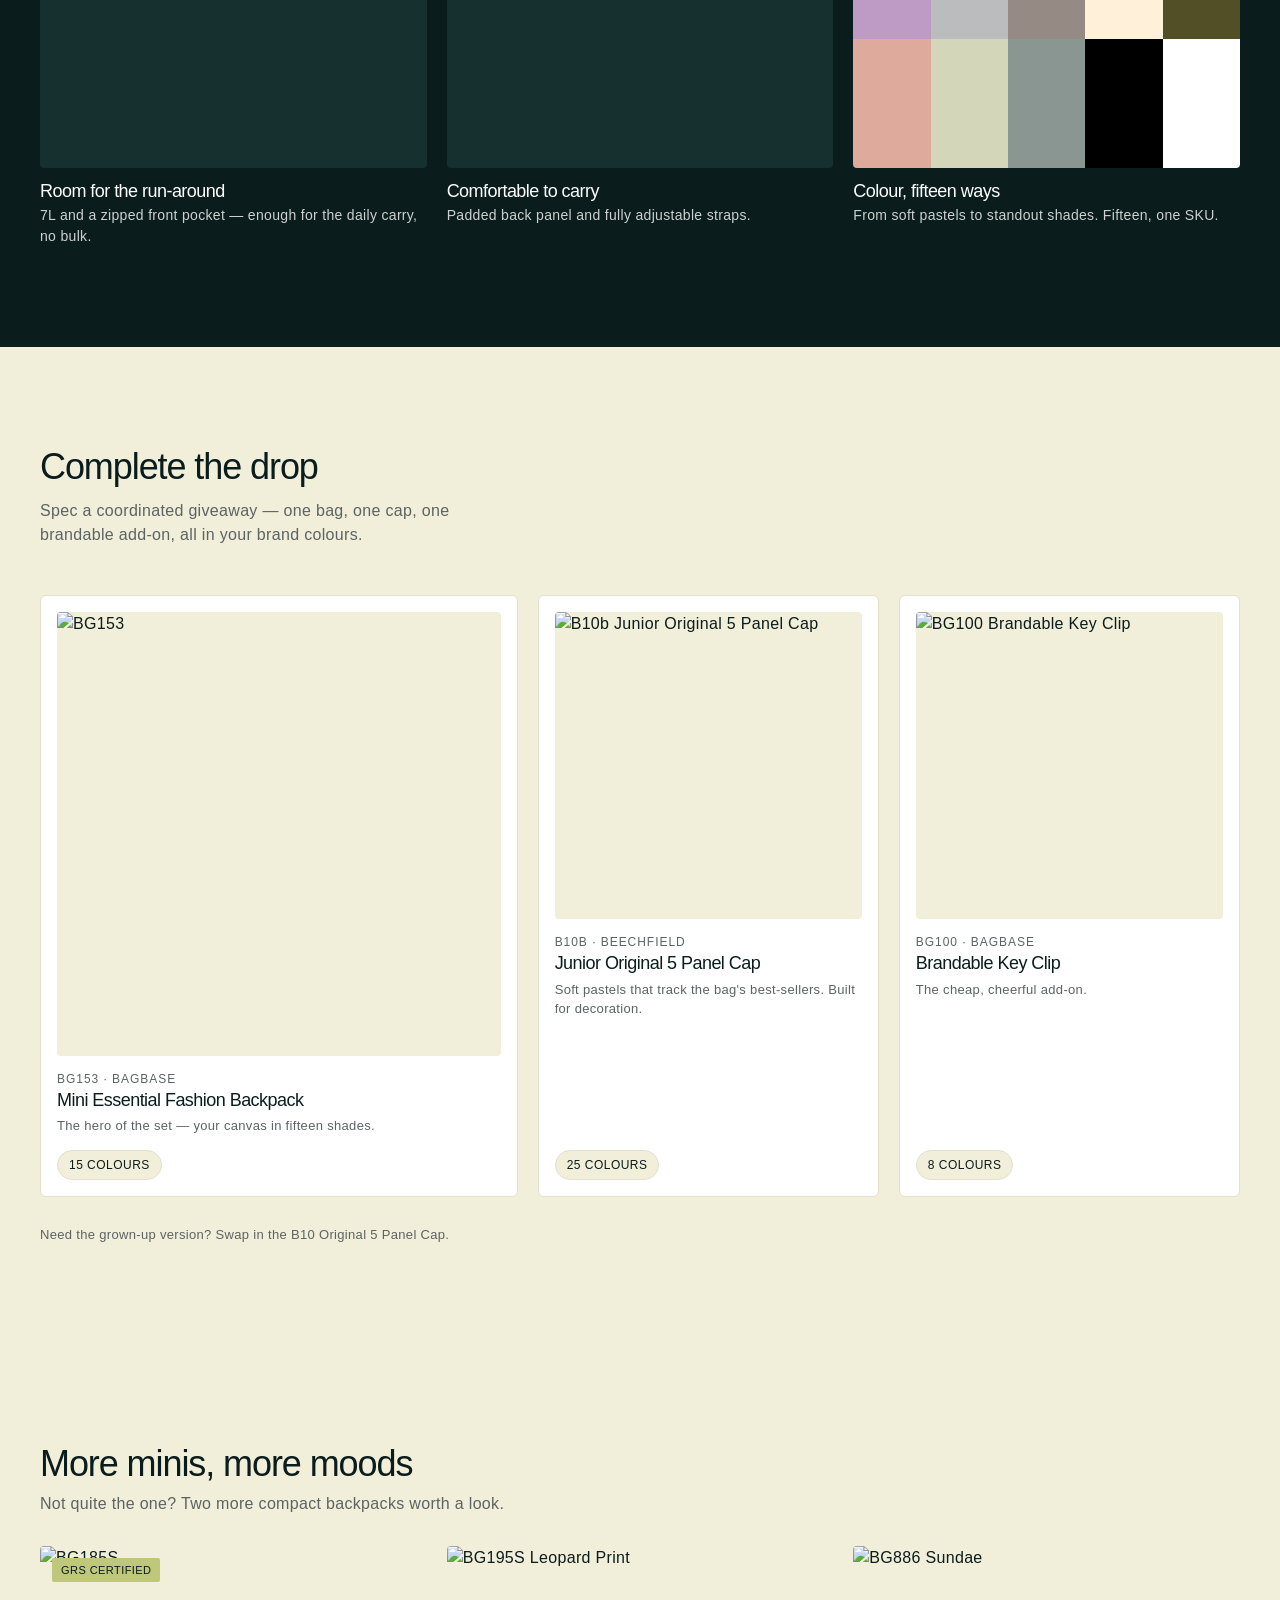
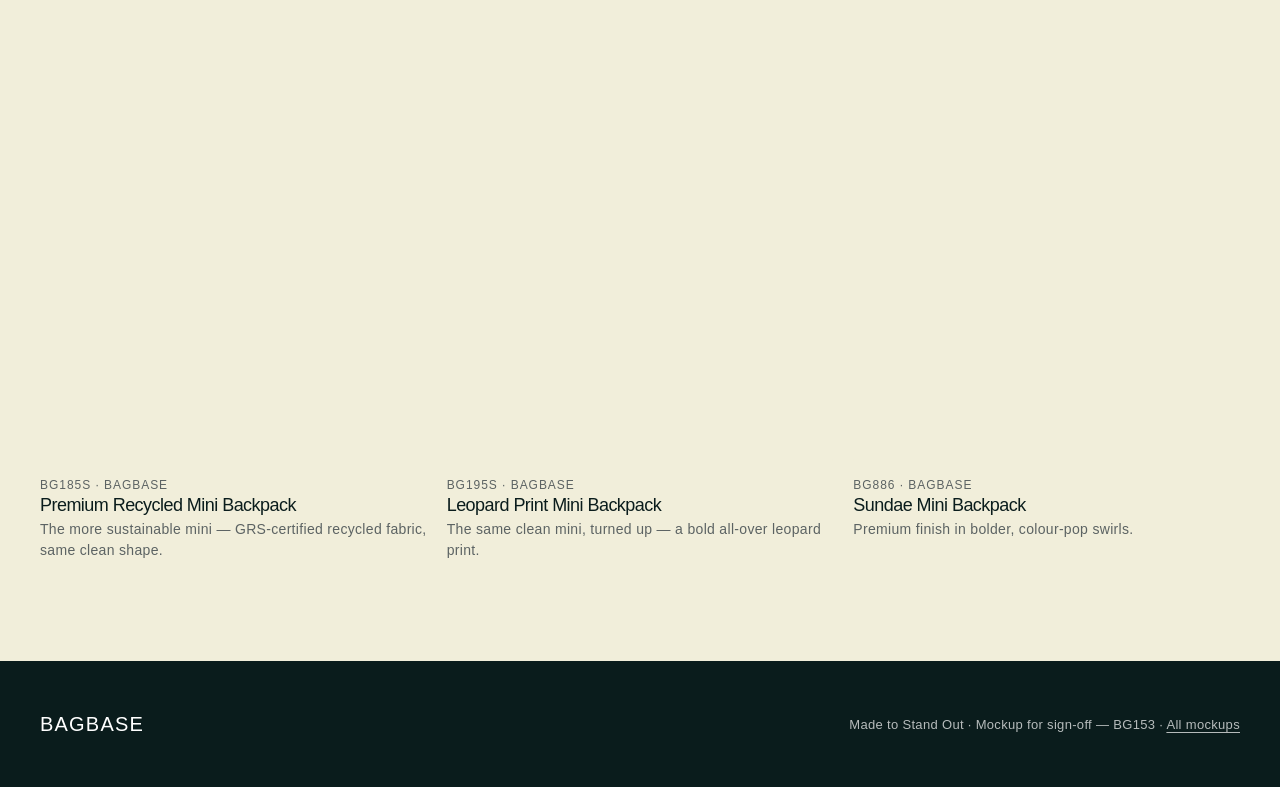
==== commit 91a8aa67: "BG153: refine PDP from review feedback Buy column / The Basics: - Remove the odd dynamic stock place" ====
--- a/bagbase-bg153.html
+++ b/bagbase-bg153.html
@@ -62,11 +62,14 @@
     letter-spacing:0.02em;           /* body +20 tracking */
   }
 
-  h1,h2,h3,h4{
+  /* Single weight throughout (brand: 45 Light). Nothing renders bold —
+     hierarchy comes from size, not weight. Neutralise default <b>/<strong>. */
+  h1,h2,h3,h4,h5,h6{
     font-weight:300;                 /* headlines also 45 Light */
     letter-spacing:-0.03em;          /* headlines -30 tracking */
     line-height:1.1;
   }
+  b,strong{ font-weight:300; }
   h1{ font-size:clamp(28px,4vw,44px); }
   h2{ font-size:clamp(26px,3vw,36px); }
   h3{ font-size:22px; }
@@ -177,13 +180,21 @@
   .care-icons{ display:flex; gap:14px; font-size:24px; margin:10px 0; }
 
   /* ===================== WEAR IT YOUR WAY (mood strip) ===================== */
+  /* Full-bleed, big imagery; headings overlaid. No sub-copy — show, don't tell. */
   .mood{ background:var(--cream); }
-  .mood .head{ max-width:46ch; margin-bottom:34px; }
-  .mood .head p{ color:var(--muted); margin-top:8px; }
-  .mood-grid{ display:grid; grid-template-columns:repeat(3,1fr); gap:16px; }
-  .mood-tile .imgbox{ aspect-ratio:3/4; border-radius:4px; margin-bottom:14px; }
-  .mood-tile h4{ margin-bottom:4px; }
-  .mood-tile p{ font-size:14px; color:var(--muted); }
+  .mood .head{ margin-bottom:40px; }
+  .mood-grid{ display:grid; grid-template-columns:repeat(3,1fr); gap:10px; padding:0 10px; }
+  .mood-tile{ position:relative; }
+  .mood-tile .imgbox{ aspect-ratio:3/4; border-radius:4px; }
+  .mood-tile .imgbox img, .mood-tile .imgbox video{ position:relative; z-index:1; }
+  .mood-tile .imgbox::after{
+    content:""; position:absolute; inset:0; z-index:2;
+    background:linear-gradient(to top, rgba(0,0,0,.5), rgba(0,0,0,0) 45%);
+  }
+  .mood-tile h4{
+    position:absolute; left:24px; bottom:22px; z-index:3; margin:0;
+    color:var(--white); font-size:clamp(22px,1.8vw,30px);
+  }
   video{ width:100%; height:100%; object-fit:cover; }
 
   /* ===================== DESIGNED FOR DECORATION ===================== */
@@ -196,6 +207,10 @@
   .deco li:first-child{ border-top:1px solid var(--line); }
   .deco li b{ font-weight:300; }
   .deco .num{ color:var(--purple); font-size:18px; min-width:14px; }
+  .deco-techniques{ margin-bottom:34px; }
+  .deco-techniques .dt-label{ display:block; font-size:13px; letter-spacing:0.05em; text-transform:uppercase; color:var(--muted); margin-bottom:12px; }
+  .deco-techniques .chips{ display:flex; flex-wrap:wrap; gap:8px; }
+  .deco-techniques .chip{ font-size:13px; letter-spacing:0.03em; padding:7px 14px; border:1px solid var(--black); border-radius:100px; }
   .deco-cta{ display:flex; gap:12px; margin-bottom:18px; }
   .deco-cta .btn{ width:auto; flex:1; }
   .deco-links{ display:flex; gap:24px; font-size:13px; }
@@ -206,30 +221,47 @@
   .features h2{ margin-bottom:34px; }
   .feat-grid{ display:grid; grid-template-columns:repeat(3,1fr); gap:20px; }
   .feat .imgbox{ aspect-ratio:1/1; border-radius:4px; margin-bottom:14px; background:#16302f; }
+  .feat .imgbox img{ object-position:center; }
   .feat h4{ margin-bottom:4px; }
   .feat p{ font-size:14px; opacity:.8; }
+  /* colour tile — all 15 shades as a mosaic (the USP, shown not told) */
+  .feat-colours{
+    aspect-ratio:1/1; border-radius:4px; margin-bottom:14px; overflow:hidden;
+    display:grid; grid-template-columns:repeat(5,1fr); grid-template-rows:repeat(3,1fr);
+  }
+  .feat-colours span{ display:block; }
 
   /* ===================== COMPLETE THE LOOK ===================== */
-  .ctl h2{ margin-bottom:8px; }
-  .ctl .sub{ color:var(--muted); margin-bottom:30px; max-width:54ch; }
-  .ctl-grid{ display:grid; grid-template-columns:1.4fr 1fr 1fr; gap:18px; align-items:end; }
-  .ctl-hero .imgbox{ aspect-ratio:1/1; border-radius:4px; }
-  .ctl-card .imgbox{ aspect-ratio:1/1; border-radius:4px; margin-bottom:12px; }
-  .ctl-card .code{ font-size:12px; letter-spacing:0.08em; text-transform:uppercase; color:var(--muted); }
-  .ctl-card h4{ margin:2px 0 4px; }
-  .ctl-card p{ font-size:13px; color:var(--muted); }
-  .ctl-note{ font-size:13px; color:var(--muted); margin-top:18px; }
+  /* Cream section so the white product cards read as distinct cards. */
+  .ctl{ background:var(--cream); }
+  .ctl h2{ margin-bottom:12px; }
+  .ctl .sub{ color:var(--muted); margin-bottom:48px; max-width:54ch; }
+  .ctl-grid{ display:grid; grid-template-columns:1.4fr 1fr 1fr; gap:20px; align-items:stretch; }
+  .ctl-hero, .ctl-card{
+    background:var(--white); border:1px solid var(--line); border-radius:6px;
+    padding:16px; display:flex; flex-direction:column;
+  }
+  .ctl-hero .imgbox, .ctl-card .imgbox{ aspect-ratio:1/1; border-radius:4px; margin-bottom:14px; }
+  .ctl-hero .code, .ctl-card .code{ font-size:12px; letter-spacing:0.08em; text-transform:uppercase; color:var(--muted); }
+  .ctl-hero h4, .ctl-card h4{ margin:3px 0 6px; }
+  .ctl-hero p, .ctl-card p{ font-size:13px; color:var(--muted); margin-bottom:14px; }
+  .ctl-colours{
+    align-self:flex-start; margin-top:auto; font-size:12px; letter-spacing:0.04em;
+    text-transform:uppercase; background:var(--cream); border:1px solid var(--line);
+    color:var(--black); padding:5px 11px; border-radius:100px;
+  }
+  .ctl-note{ font-size:13px; color:var(--muted); margin-top:28px; }
 
   /* ===================== MORE MINIS (discovery) ===================== */
   .more{ background:var(--cream); }
   .more h2{ margin-bottom:8px; }
   .more .sub{ color:var(--muted); margin-bottom:30px; }
-  .more-grid{ display:grid; grid-template-columns:repeat(2,1fr); gap:24px; max-width:760px; }
-  .more-card .imgbox{ aspect-ratio:4/3; border-radius:4px; margin-bottom:12px; }
+  .more-grid{ display:grid; grid-template-columns:repeat(3,1fr); gap:20px; }
+  .more-card .imgbox{ aspect-ratio:3/4; border-radius:4px; margin-bottom:14px; }
   .more-card .code{ font-size:12px; letter-spacing:0.08em; text-transform:uppercase; color:var(--muted); }
   .more-card h4{ margin:2px 0 4px; }
   .more-card p{ font-size:14px; color:var(--muted); }
-  .more-card .tag{ display:inline-block; font-size:11px; letter-spacing:0.04em; text-transform:uppercase; background:var(--green); color:var(--black); padding:3px 8px; border-radius:2px; margin-bottom:8px; }
+  .more-card .tag{ position:absolute; left:12px; top:12px; z-index:2; display:inline-block; font-size:11px; letter-spacing:0.04em; text-transform:uppercase; background:var(--green); color:var(--black); padding:4px 9px; border-radius:2px; }
 
   /* ===================== FOOTER ===================== */
   footer{ background:var(--black); color:var(--white); padding:48px 0; }
@@ -289,8 +321,8 @@
         <span class="loz alt">Best Seller</span>
       </div>
 
-      <!-- [PLACEHOLDER] dynamic per variant at build -->
-      <div class="stock"><b>501,128</b> in stock <span class="ph" data-ph="dynamic" style="padding:1px 6px;border-radius:2px;"></span></div>
+      <!-- Stock figure is a sample — bind to live inventory, dynamic per variant. -->
+      <div class="stock"><b>501,128</b> in stock</div>
 
       <p class="blurb">Small shape, big colour. Fifteen shades, a clean front to brand and room for the everyday essentials &mdash; a mini made to be handed out, worn off-duty and kept.</p>
 
@@ -314,16 +346,16 @@
         <span class="sw" style="background:#FFFFFF" data-n="White"        data-p="N/A"          data-sku="G153.WHI" data-ean="5060424726509"></span>
       </div>
 
-      <!-- THE BASICS (renamed from Bag DNA) — vibe-led, decoration last + biggest -->
+      <!-- THE BASICS (renamed from Bag DNA) — vibe-led. Colour high, decoration the payoff. -->
       <div class="basics">
         <h4>The Basics</h4>
         <dl>
-          <dt>Wear it for</dt><dd>Everyday, campus, off-duty</dd>
-          <dt>Size</dt><dd>Mini &middot; 7L &middot; one size</dd>
+          <dt>Wear it for</dt><dd>Everyday, campus and off-duty</dd>
+          <dt>Size</dt><dd>Mini &middot; 7L</dd>
+          <dt>Colours</dt><dd>15 shades</dd>
           <dt>Carry</dt><dd>Padded back, adjustable straps, grab handle</dd>
-          <dt>Colours</dt><dd>15</dd>
-          <dt>Made to brand</dt><dd>TearAway&reg; label &middot; clean front panel</dd>
-          <dt>Decoration</dt><dd>Heat press, sublimation, screen print, embroidery</dd>
+          <dt>Branding</dt><dd>Clean front panel &middot; TearAway&reg; label</dd>
+          <dt>Decoration</dt><dd>Heat press, sublimation, screen print and embroidery</dd>
         </dl>
       </div>
 
@@ -343,11 +375,31 @@
           <summary>Specifications</summary>
           <div class="acc-body">
             <h5>Size &amp; carry</h5>
-            <p>Capacity 7L &middot; 23 &times; 35 &times; 12 cm &middot; 260g &middot; one size. Padded back panel, fully adjustable shoulder straps, grab handle.</p>
+            <div class="spec-rows">
+              <div><span>Capacity</span><span>7L</span></div>
+              <div><span>Height</span><span>35 cm</span></div>
+              <div><span>Width</span><span>23 cm</span></div>
+              <div><span>Depth</span><span>12 cm</span></div>
+              <div><span>Weight</span><span>260g</span></div>
+              <div><span>Sizing</span><span>One size</span></div>
+              <div><span>Back panel</span><span>Padded</span></div>
+              <div><span>Shoulder straps</span><span>Fully adjustable</span></div>
+              <div><span>Handle</span><span>Grab handle</span></div>
+            </div>
             <h5>Materials &amp; build</h5>
-            <p>600D Polyester. Zipped main compartment, zippered front pocket. No laptop sleeve. TearAway&reg; label for easy rebranding.</p>
+            <div class="spec-rows">
+              <div><span>Main fabric</span><span>600D polyester</span></div>
+              <div><span>Main compartment</span><span>Zipped</span></div>
+              <div><span>Front pocket</span><span>Zipped</span></div>
+              <div><span>Laptop sleeve</span><span>None</span></div>
+              <div><span>Brand label</span><span>TearAway&reg;</span></div>
+            </div>
             <h5>Decoration</h5>
-            <p>Primary area: front panel (arch, zipped access). Heat press (HTV/DTF), sublimation, screen print and embroidery all suitable. <span class="ph" data-ph="decoration zone diagram" style="padding:2px 6px;border-radius:2px;"></span></p>
+            <div class="spec-rows">
+              <div><span>Primary area</span><span>Front panel (arch, zipped access)</span></div>
+              <div><span>Techniques</span><span>Heat press (HTV/DTF), sublimation, screen print, embroidery</span></div>
+            </div>
+            <p style="margin-top:10px;"><span class="ph" data-ph="decoration zone diagram" style="padding:2px 6px;border-radius:2px;"></span></p>
             <h5>Logistics</h5>
             <div class="spec-rows">
               <div><span>Unit weight</span><span>260g</span></div>
@@ -371,8 +423,7 @@
           <div class="acc-body">
             <div class="expect-item"><h5>It's a real backpack, not a novelty</h5><p>"Mini" is the shape, not a gimmick. At 23 &times; 35 &times; 12 cm it holds the daily essentials &mdash; phone, purse, keys, a few extras. Roomier than the name suggests.</p></div>
             <div class="expect-item"><h5>Colour &amp; batches</h5><p>Shades are consistent batch to batch, but screens and lighting shift colour. Order a sample if an exact match matters for your brand.</p></div>
-            <div class="expect-item"><h5>Decorating it</h5><p>The flat front panel takes print and embroidery cleanly. The TearAway&reg; label lifts out so you can brand it as your own.</p></div>
-            <div class="expect-item"><h5>Keeping it clean</h5><p>Polyester wipes down easily. Lighter shades show marks sooner &mdash; a damp cloth handles most of it.</p></div>
+            <div class="expect-item"><h5>Decorating it</h5><p>The flat front panel takes a logo cleanly. The 600D polyester face suits heat press (HTV/DTF), sublimation, screen print and embroidery alike &mdash; a forgiving surface for most decoration methods. The TearAway&reg; label lifts out so you can brand it as your own.</p></div>
           </div>
         </details>
 
@@ -396,21 +447,20 @@
   <div class="wrap">
     <div class="head">
       <h2>Wear it your way</h2>
-      <p>One bag, three moods. The mini that moves from the lecture hall to the weekend.</p>
-    </div>
-    <div class="mood-grid">
-      <div class="mood-tile">
-        <div class="imgbox"><img src="https://mediahub.beechfieldbrands.com/asset/3dcbd5fe-f4f6-4e02-97ca-cdfbe37da9eb/Product-medium/Bagbase-BG153-light-grey-lifestyle-021.jpg" alt="On campus"></div>
-        <h4>On campus</h4><p>Light, hands-free, holds the day's essentials.</p>
-      </div>
-      <div class="mood-tile">
-        <div class="imgbox"><video src="https://mediahub.beechfieldbrands.com/asset/e9973392-13b2-4693-aa77-21cdb5f214da/mp4/bg153_olive-green_no_logo.mp4" muted loop autoplay playsinline></video></div>
-        <h4>Off duty</h4><p>A clean shape that works with anything.</p>
-      </div>
-      <div class="mood-tile">
-        <div class="imgbox"><video src="https://mediahub.beechfieldbrands.com/asset/b05b10ff-374a-4616-9bcb-d87bad1885d9/mp4/bg153_olive-green_no_logo.mp4" muted loop autoplay playsinline></video></div>
-        <h4>Out with the kids</h4><p>Sized for smaller shoulders too.</p>
-      </div>
+    </div>
+  </div>
+  <div class="mood-grid">
+    <div class="mood-tile">
+      <div class="imgbox"><img src="https://mediahub.beechfieldbrands.com/asset/3dcbd5fe-f4f6-4e02-97ca-cdfbe37da9eb/Product-medium/Bagbase-BG153-light-grey-lifestyle-021.jpg" alt="On campus"></div>
+      <h4>On campus</h4>
+    </div>
+    <div class="mood-tile">
+      <div class="imgbox"><video src="https://mediahub.beechfieldbrands.com/asset/e9973392-13b2-4693-aa77-21cdb5f214da/mp4/bg153_olive-green_no_logo.mp4" muted loop autoplay playsinline></video></div>
+      <h4>Off duty</h4>
+    </div>
+    <div class="mood-tile">
+      <div class="imgbox"><video src="https://mediahub.beechfieldbrands.com/asset/b05b10ff-374a-4616-9bcb-d87bad1885d9/mp4/bg153_olive-green_no_logo.mp4" muted loop autoplay playsinline></video></div>
+      <h4>Out with the kids</h4>
     </div>
   </div>
 </section>
@@ -431,6 +481,15 @@
         <li><span class="num">3</span><span><b>Print or embroider.</b> Heat press, sublimation, screen and embroidery all work on the 600D face.</span></li>
         <li><span class="num">4</span><span><b>15 colours to match.</b> Brand to the bag, or match the bag to the brand.</span></li>
       </ul>
+      <div class="deco-techniques">
+        <span class="dt-label">Decoration techniques</span>
+        <div class="chips">
+          <span class="chip">Heat press (HTV/DTF)</span>
+          <span class="chip">Sublimation</span>
+          <span class="chip">Screen print</span>
+          <span class="chip">Embroidery</span>
+        </div>
+      </div>
       <div class="deco-cta">
         <a class="btn btn-primary" href="#">Decoration Guide</a>
         <a class="btn btn-secondary" href="#">Decorator Studio</a>
@@ -448,7 +507,7 @@
     <h2>The everyday essentials</h2>
     <div class="feat-grid">
       <div class="feat">
-        <div class="imgbox"><img src="https://mediahub.beechfieldbrands.com/asset/74bd5a2f-e341-4c3e-b887-8ee99c1fc3aa/Product-medium/BG153-Mini-Essential-Fashion-Backpack-Candy-Pink-Interior-detail.jpg" alt="Interior"></div>
+        <div class="imgbox"><img src="https://mediahub.beechfieldbrands.com/asset/acde8c66-0e77-404e-a9d2-ad529f07cbe6/Product-medium/BG153-Mini-Essential-Fashion-Backpack-Candy-Pink-Cropped-Ecommerce-shot-01.jpg" alt="Full bag"></div>
         <h4>Room for the run-around</h4><p>7L and a zipped front pocket &mdash; enough for the daily carry, no bulk.</p>
       </div>
       <div class="feat">
@@ -456,8 +515,24 @@
         <h4>Comfortable to carry</h4><p>Padded back panel and fully adjustable straps.</p>
       </div>
       <div class="feat">
-        <div class="imgbox"><img src="https://mediahub.beechfieldbrands.com/asset/802fcd96-d4f6-4f2f-84ee-db205af190ba/Product-medium/bagbase_bg153_olive-green_lifestyle_28691_cropped.jpg" alt="Colour range"></div>
-        <h4>Colour, fifteen ways</h4><p>From soft pastels to standout shades. Pick the one that's you.</p>
+        <div class="feat-colours" aria-label="All 15 colourways">
+          <span style="background:#EE6D8A"></span>
+          <span style="background:#A7BAC9"></span>
+          <span style="background:#F6CDD4"></span>
+          <span style="background:#002E56"></span>
+          <span style="background:#EA4498"></span>
+          <span style="background:#BD9BC4"></span>
+          <span style="background:#BABCBE"></span>
+          <span style="background:#958B84"></span>
+          <span style="background:#FFF0D9"></span>
+          <span style="background:#524F26"></span>
+          <span style="background:#DEAA9B"></span>
+          <span style="background:#D4D6B9"></span>
+          <span style="background:#8A9691"></span>
+          <span style="background:#000000"></span>
+          <span style="background:#FFFFFF"></span>
+        </div>
+        <h4>Colour, fifteen ways</h4><p>From soft pastels to standout shades. Fifteen, one SKU.</p>
       </div>
     </div>
   </div>
@@ -466,27 +541,35 @@
 <!-- ===================== COMPLETE THE LOOK (coordinated drop) ===================== -->
 <!-- Merch-buyer kit: BG153 + B10 cap + BG100 key clip. Same brand colours.
      B10 + BG100 product images not yet supplied → placeholders. -->
-<section class="ctl wrap">
-  <h2>Complete the drop</h2>
-  <p class="sub">Spec a coordinated giveaway &mdash; one bag, one cap, one brandable add-on, all in your brand colours.</p>
-  <div class="ctl-grid">
-    <div class="ctl-hero">
-      <div class="imgbox"><img src="https://mediahub.beechfieldbrands.com/asset/3eb73e0e-ce18-4d5a-8e7d-1b2824c28c20/Product-medium/BG153-Mini-Essential-Fashion-Backpack-Candy-Pink-Ecommerce-Shot-05.jpg" alt="BG153"></div>
-    </div>
-    <div class="ctl-card">
-      <div class="imgbox" style="aspect-ratio:1/1;"><img src="https://mediahub.beechfieldbrands.com/asset/8a5fb4ae-6d4d-4625-95d3-3b4edab329b3/Product-medium/beechfield_b10b_classic-pink.jpg" alt="B10b Junior Original 5 Panel Cap"></div>
-      <div class="code">B10b &middot; Beechfield</div>
-      <h4>Junior Original 5 Panel Cap</h4>
-      <p>Soft pastels that track the bag's best-sellers. Built for decoration.</p>
-    </div>
-    <div class="ctl-card">
-      <div class="imgbox" style="aspect-ratio:1/1;"><img src="https://mediahub.beechfieldbrands.com/asset/6d72e847-704f-417a-9989-07048a0ee92d/Product-medium/bagbase_bg100_fuchsia.jpg" alt="BG100 Brandable Key Clip"></div>
-      <div class="code">BG100 &middot; BagBase</div>
-      <h4>Brandable Key Clip</h4>
-      <p>The cheap, cheerful add-on. Eight bold colours.</p>
-    </div>
-  </div>
-  <p class="ctl-note">Need the grown-up version? Swap in the <b>B10 Original 5 Panel Cap</b>.</p>
+<section class="ctl">
+  <div class="wrap">
+    <h2>Complete the drop</h2>
+    <p class="sub">Spec a coordinated giveaway &mdash; one bag, one cap, one brandable add-on, all in your brand colours.</p>
+    <div class="ctl-grid">
+      <div class="ctl-hero">
+        <div class="imgbox"><img src="https://mediahub.beechfieldbrands.com/asset/3eb73e0e-ce18-4d5a-8e7d-1b2824c28c20/Product-medium/BG153-Mini-Essential-Fashion-Backpack-Candy-Pink-Ecommerce-Shot-05.jpg" alt="BG153"></div>
+        <div class="code">BG153 &middot; BagBase</div>
+        <h4>Mini Essential Fashion Backpack</h4>
+        <p>The hero of the set &mdash; your canvas in fifteen shades.</p>
+        <span class="ctl-colours">15 colours</span>
+      </div>
+      <div class="ctl-card">
+        <div class="imgbox"><img src="https://mediahub.beechfieldbrands.com/asset/8a5fb4ae-6d4d-4625-95d3-3b4edab329b3/Product-medium/beechfield_b10b_classic-pink.jpg" alt="B10b Junior Original 5 Panel Cap"></div>
+        <div class="code">B10b &middot; Beechfield</div>
+        <h4>Junior Original 5 Panel Cap</h4>
+        <p>Soft pastels that track the bag's best-sellers. Built for decoration.</p>
+        <span class="ctl-colours">25 colours</span>
+      </div>
+      <div class="ctl-card">
+        <div class="imgbox"><img src="https://mediahub.beechfieldbrands.com/asset/6d72e847-704f-417a-9989-07048a0ee92d/Product-medium/bagbase_bg100_fuchsia.jpg" alt="BG100 Brandable Key Clip"></div>
+        <div class="code">BG100 &middot; BagBase</div>
+        <h4>Brandable Key Clip</h4>
+        <p>The cheap, cheerful add-on.</p>
+        <span class="ctl-colours">8 colours</span>
+      </div>
+    </div>
+    <p class="ctl-note">Need the grown-up version? Swap in the B10 Original 5 Panel Cap.</p>
+  </div>
 </section>
 
 <!-- ===================== MORE MINIS (discovery, not alternatives) ===================== -->
@@ -496,17 +579,22 @@
     <p class="sub">Not quite the one? Two more compact backpacks worth a look.</p>
     <div class="more-grid">
       <div class="more-card">
-        <span class="tag">Recycled</span>
-        <div class="imgbox"><img src="https://mediahub.beechfieldbrands.com/asset/f6f444e3-6dd7-461a-9222-eb823d4809a3/Product-medium/bagbase_bg185s_dusty-green.jpg" alt="BG185S"></div>
+        <div class="imgbox"><span class="tag">GRS Certified</span><img src="https://mediahub.beechfieldbrands.com/asset/1b7e3276-5459-43ea-88d3-08572991fce2/Product-medium/bagbase_bg185s_rose_lifestyle_5089.jpg" alt="BG185S"></div>
         <div class="code">BG185S &middot; BagBase</div>
         <h4>Premium Recycled Mini Backpack</h4>
-        <p>The responsible mini &mdash; recycled fabric, same clean shape.</p>
+        <p>The more sustainable mini &mdash; GRS-certified recycled fabric, same clean shape.</p>
       </div>
       <div class="more-card">
-        <div class="imgbox"><img src="https://mediahub.beechfieldbrands.com/asset/bdffaed2-87dd-4c55-a57e-d1325a3757a6/Product-medium/bagbase_bg886_mint-choc-chip.jpg" alt="BG886"></div>
+        <div class="imgbox"><img src="https://mediahub.beechfieldbrands.com/asset/0705cd12-1f5a-472f-bd86-63190681bf71/Product-medium/BG195S-Leopard-Print-Mini-Backpack-Leopard-Print-Lifestyle-Shot.jpg" alt="BG195S Leopard Print"></div>
+        <div class="code">BG195S &middot; BagBase</div>
+        <h4>Leopard Print Mini Backpack</h4>
+        <p>The same clean mini, turned up &mdash; a bold all-over leopard print.</p>
+      </div>
+      <div class="more-card">
+        <div class="imgbox"><img src="https://mediahub.beechfieldbrands.com/asset/8849876b-3af0-4c1b-93b1-fb9686f0483c/Product-medium/bagbase_bg886_blueberry-swirl_still-life_8955.jpg" alt="BG886 Sundae"></div>
         <div class="code">BG886 &middot; BagBase</div>
         <h4>Sundae Mini Backpack</h4>
-        <p>Premium finish, bolder colour-pop palette.</p>
+        <p>Premium finish in bolder, colour-pop swirls.</p>
       </div>
     </div>
   </div>
